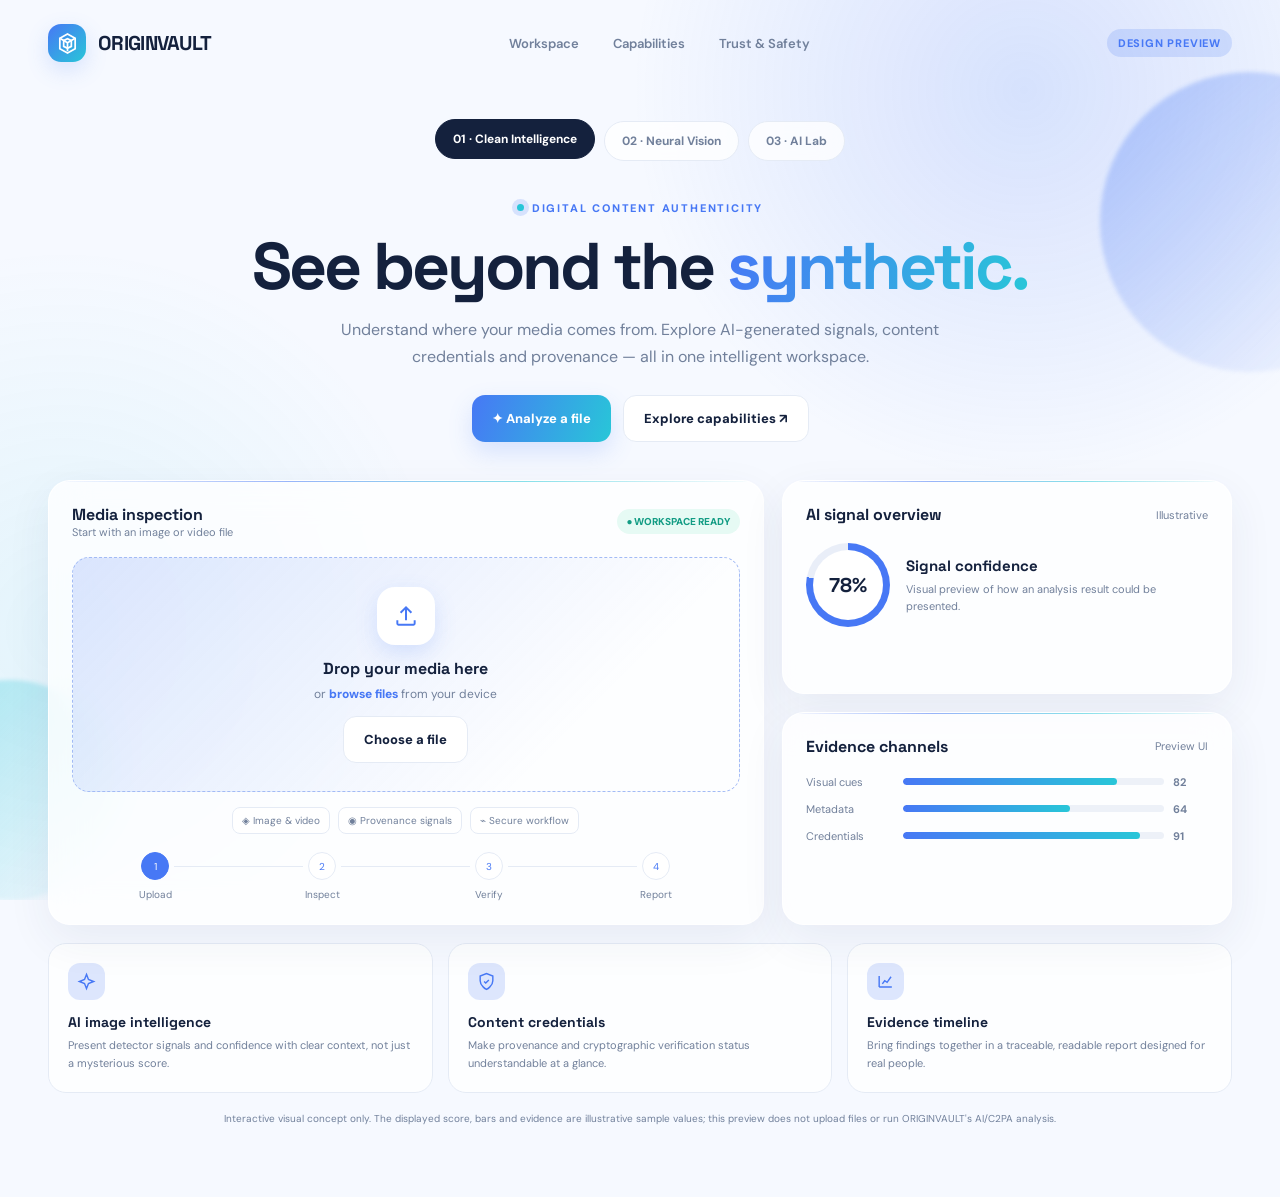
==== demo/index.html @ 5861678a "Add interactive light-theme ORIGINVAULT design demo" ====
<!doctype html>
<html lang="en">
<head>
<meta charset="utf-8"><meta name="viewport" content="width=device-width,initial-scale=1">
<title>ORIGINVAULT — Design Preview</title>
<link rel="preconnect" href="https://fonts.googleapis.com"><link rel="preconnect" href="https://fonts.gstatic.com" crossorigin>
<link href="https://fonts.googleapis.com/css2?family=DM+Sans:wght@400;500;600;700;800&family=Space+Grotesk:wght@400;500;600;700&display=swap" rel="stylesheet">
<style>
:root{--bg:#f6f9ff;--surface:rgba(255,255,255,.78);--card:#fff;--ink:#14213d;--muted:#71809b;--line:#e5ebf5;--a:#4778f5;--b:#28c6d8;--glow:rgba(71,120,245,.18);--radius:22px}
*{box-sizing:border-box}body{margin:0;background:var(--bg);color:var(--ink);font-family:'DM Sans',sans-serif;overflow-x:hidden;transition:background .5s}
body[data-theme="neural"]{--bg:#f6f4ff;--surface:rgba(255,255,255,.78);--ink:#211b43;--muted:#7d769c;--line:#e9e4fb;--a:#7658ee;--b:#35c8db;--glow:rgba(118,88,238,.2)}
body[data-theme="lab"]{--bg:#f2faf9;--ink:#143b3a;--muted:#6a8987;--line:#dcefed;--a:#119c91;--b:#54c9a8;--glow:rgba(17,156,145,.18)}
button{font:inherit;cursor:pointer}.ambient{position:fixed;inset:0;pointer-events:none;z-index:-1;overflow:hidden;background:radial-gradient(circle at 80% 10%,var(--glow),transparent 30%),radial-gradient(circle at 5% 70%,rgba(40,198,216,.09),transparent 28%)}.orb{position:absolute;border-radius:50%;filter:blur(2px);opacity:.35;animation:float 13s ease-in-out infinite}.orb.one{width:300px;height:300px;background:linear-gradient(135deg,var(--a),transparent);top:8%;right:-120px}.orb.two{width:220px;height:220px;background:linear-gradient(135deg,var(--b),transparent);bottom:0;left:-100px;animation-delay:-5s}@keyframes float{50%{transform:translate(25px,-35px) scale(1.08)}}
.top{max-width:1240px;margin:auto;padding:24px 28px;display:flex;align-items:center;justify-content:space-between;gap:18px}.brand{display:flex;align-items:center;gap:12px;font:700 20px 'Space Grotesk';letter-spacing:-.7px}.logo{width:38px;height:38px;border-radius:13px;background:linear-gradient(135deg,var(--a),var(--b));display:grid;place-items:center;color:white;box-shadow:0 8px 22px var(--glow)}.logo svg{width:23px}.nav{display:flex;gap:8px;align-items:center}.nav a{color:var(--muted);text-decoration:none;padding:10px 13px;font-size:13px;font-weight:600}.nav a:hover{color:var(--a)}.demo-tag{font-size:11px;color:var(--a);background:var(--glow);padding:7px 11px;border-radius:99px;font-weight:800;letter-spacing:.8px}
.wrap{max-width:1240px;margin:auto;padding:30px 28px 70px}.switcher{display:flex;justify-content:center;gap:9px;flex-wrap:wrap;margin:5px 0 34px}.switcher button{border:1px solid var(--line);background:var(--surface);color:var(--muted);padding:11px 17px;border-radius:99px;font-size:12px;font-weight:700;backdrop-filter:blur(12px);transition:.25s}.switcher button.active,.switcher button:hover{background:var(--ink);color:white;border-color:var(--ink);transform:translateY(-2px)}
.hero{text-align:center;max-width:820px;margin:0 auto 38px;position:relative}.eyebrow{display:inline-flex;align-items:center;gap:8px;color:var(--a);font-size:11px;letter-spacing:1.8px;font-weight:800;text-transform:uppercase}.pulse{width:7px;height:7px;background:var(--b);border-radius:50%;box-shadow:0 0 0 5px var(--glow);animation:pulse 2s infinite}@keyframes pulse{50%{box-shadow:0 0 0 9px transparent}}h1{font:700 clamp(38px,6vw,66px)/1.03 'Space Grotesk';letter-spacing:-3px;margin:17px 0 15px}h1 span{background:linear-gradient(100deg,var(--a),var(--b));color:transparent;background-clip:text}.sub{color:var(--muted);font-size:16px;line-height:1.7;margin:0 auto;max-width:650px}.actions{display:flex;justify-content:center;gap:12px;margin-top:25px;flex-wrap:wrap}.primary,.secondary{border:0;border-radius:13px;padding:14px 20px;font-weight:800;font-size:13px;transition:.25s}.primary{background:linear-gradient(110deg,var(--a),var(--b));color:white;box-shadow:0 10px 25px var(--glow)}.secondary{background:var(--card);border:1px solid var(--line);color:var(--ink)}.primary:hover,.secondary:hover{transform:translateY(-3px);box-shadow:0 12px 25px var(--glow)}
.dashboard{display:grid;grid-template-columns:1.35fr .85fr;gap:18px;align-items:stretch}.panel{background:var(--surface);border:1px solid rgba(255,255,255,.9);border-radius:var(--radius);box-shadow:0 15px 45px rgba(37,61,105,.07);backdrop-filter:blur(18px);padding:23px;position:relative;overflow:hidden}.panel:before{content:"";position:absolute;inset:0 auto auto 0;width:100%;height:1px;background:linear-gradient(90deg,transparent,var(--a),var(--b),transparent);opacity:.55}.panel-head{display:flex;align-items:center;justify-content:space-between;gap:10px;margin-bottom:18px}.panel-title{font:700 16px 'Space Grotesk'}.tiny{color:var(--muted);font-size:11px}.status{color:#139c84;background:#e6faf4;padding:6px 9px;border-radius:99px;font-size:10px;font-weight:800}
.drop{min-height:235px;border:1.5px dashed color-mix(in srgb,var(--a) 42%,var(--line));border-radius:17px;display:grid;place-items:center;text-align:center;padding:22px;background:linear-gradient(135deg,var(--glow),transparent 75%);transition:.3s;position:relative}.drop.drag{background:var(--glow);transform:scale(.99);border-color:var(--a)}.upload-icon{width:58px;height:58px;border-radius:18px;background:var(--card);display:grid;place-items:center;color:var(--a);margin:0 auto 13px;box-shadow:0 8px 22px var(--glow)}.upload-icon svg{width:26px}.drop strong{display:block;font:700 16px 'Space Grotesk';margin-bottom:7px}.drop p{font-size:12px;color:var(--muted);margin:0 0 14px}.browse{color:var(--a);font-weight:800}.file{display:none}.chips{display:flex;gap:8px;justify-content:center;flex-wrap:wrap;margin-top:15px}.chip{font-size:10px;color:var(--muted);background:var(--card);border:1px solid var(--line);padding:6px 9px;border-radius:8px}
.right-stack{display:grid;gap:18px;grid-template-rows:1fr 1fr}.metric{display:flex;align-items:center;gap:16px}.ring{width:84px;height:84px;border-radius:50%;display:grid;place-items:center;background:conic-gradient(var(--a) 0 78%,#e9eef8 78%);position:relative;flex-shrink:0;animation:turn 1.5s ease both}.ring:before{content:"";position:absolute;inset:7px;background:white;border-radius:50%}.ring b{position:relative;font:700 20px 'Space Grotesk'}.metric h3{font:700 15px 'Space Grotesk';margin:0 0 6px}.metric p{font-size:11px;color:var(--muted);margin:0;line-height:1.5}.bars{display:grid;gap:13px}.barrow{display:grid;grid-template-columns:88px 1fr 35px;gap:9px;align-items:center;font-size:11px;color:var(--muted)}.track{height:7px;background:#edf1f8;border-radius:99px;overflow:hidden}.fill{height:100%;border-radius:99px;background:linear-gradient(90deg,var(--a),var(--b));width:0;animation:grow 1.6s .3s forwards}@keyframes grow{to{width:var(--w)}}@keyframes turn{from{transform:rotate(-80deg);opacity:.3}to{transform:rotate(0);opacity:1}}
.features{display:grid;grid-template-columns:repeat(3,1fr);gap:15px;margin-top:18px}.feature{padding:19px;background:var(--surface);border:1px solid var(--line);border-radius:18px;transition:.3s}.feature:hover{transform:translateY(-5px);box-shadow:0 15px 30px var(--glow)}.ficon{width:37px;height:37px;border-radius:12px;background:var(--glow);color:var(--a);display:grid;place-items:center;margin-bottom:13px}.ficon svg{width:19px}.feature h3{font:700 14px 'Space Grotesk';margin:0 0 6px}.feature p{color:var(--muted);font-size:11px;line-height:1.6;margin:0}
.timeline{margin-top:18px;display:flex;align-items:center;gap:0}.step{flex:1;text-align:center;position:relative;color:var(--muted);font-size:10px}.step:not(:last-child):after{content:"";position:absolute;height:1px;background:var(--line);width:calc(100% - 38px);left:calc(50% + 19px);top:14px}.dot{width:28px;height:28px;border-radius:50%;background:var(--card);border:1px solid var(--line);display:grid;place-items:center;margin:0 auto 8px;color:var(--a);position:relative;z-index:1}.step.done .dot{background:var(--a);color:white;border-color:var(--a)}
.notice{margin:18px auto 0;max-width:850px;text-align:center;color:var(--muted);font-size:10px;line-height:1.6}
.toast{position:fixed;bottom:22px;left:50%;transform:translate(-50%,20px);opacity:0;background:var(--ink);color:white;padding:12px 17px;border-radius:12px;font-size:12px;transition:.3s;pointer-events:none;z-index:5}.toast.show{opacity:1;transform:translate(-50%,0)}
@media(max-width:800px){.dashboard{grid-template-columns:1fr}.right-stack{grid-template-columns:1fr 1fr;grid-template-rows:auto}.features{grid-template-columns:1fr 1fr}.nav a{display:none}}
@media(max-width:520px){.top{padding:17px}.wrap{padding:22px 15px 45px}h1{letter-spacing:-2px}.right-stack,.features{grid-template-columns:1fr}.panel{padding:17px}.sub{font-size:14px}}
</style>
</head>
<body data-theme="clean">
<div class="ambient"><div class="orb one"></div><div class="orb two"></div></div>
<header class="top"><div class="brand"><div class="logo"><svg viewBox="0 0 24 24" fill="none" stroke="currentColor" stroke-width="1.8"><path d="M12 2 20 6.5v11L12 22 4 17.5v-11L12 2Z"/><path d="m8 9 4-2 4 2v6l-4 2-4-2V9Z"/><path d="m4.5 6.8 7.5 4.4 7.5-4.4M12 11.2V20"/></svg></div>ORIGINVAULT</div><nav class="nav"><a href="#workspace">Workspace</a><a href="#features">Capabilities</a><a href="#trust">Trust &amp; Safety</a></nav><span class="demo-tag">DESIGN PREVIEW</span></header>
<main class="wrap">
<div class="switcher" aria-label="Choose design"><button class="active" data-theme="clean">01 · Clean Intelligence</button><button data-theme="neural">02 · Neural Vision</button><button data-theme="lab">03 · AI Lab</button></div>
<section class="hero"><div class="eyebrow"><i class="pulse"></i> DIGITAL CONTENT AUTHENTICITY</div><h1>See beyond the <span>synthetic.</span></h1><p class="sub">Understand where your media comes from. Explore AI-generated signals, content credentials and provenance — all in one intelligent workspace.</p><div class="actions"><button class="primary" onclick="document.getElementById('file').click()">✦ Analyze a file</button><button class="secondary" onclick="document.getElementById('features').scrollIntoView({behavior:'smooth'})">Explore capabilities ↗</button></div></section>
<section class="dashboard" id="workspace">
<div class="panel"><div class="panel-head"><div><div class="panel-title">Media inspection</div><div class="tiny">Start with an image or video file</div></div><span class="status">● WORKSPACE READY</span></div>
<div class="drop" id="drop"><div><div class="upload-icon"><svg viewBox="0 0 24 24" fill="none" stroke="currentColor" stroke-width="1.8"><path d="M12 16V4m-5 5 5-5 5 5"/><path d="M4 16v3a1 1 0 0 0 1 1h14a1 1 0 0 0 1-1v-3"/></svg></div><strong id="drop-title">Drop your media here</strong><p id="drop-desc">or <span class="browse">browse files</span> from your device</p><button class="secondary" onclick="document.getElementById('file').click()">Choose a file</button><input class="file" id="file" type="file" accept="image/*,video/*"></div></div>
<div class="chips"><span class="chip">◈ Image &amp; video</span><span class="chip">◉ Provenance signals</span><span class="chip">⌁ Secure workflow</span></div>
<div class="timeline"><div class="step done"><div class="dot">1</div>Upload</div><div class="step"><div class="dot">2</div>Inspect</div><div class="step"><div class="dot">3</div>Verify</div><div class="step"><div class="dot">4</div>Report</div></div>
</div>
<div class="right-stack"><div class="panel"><div class="panel-head"><div class="panel-title">AI signal overview</div><span class="tiny">Illustrative</span></div><div class="metric"><div class="ring"><b>78%</b></div><div><h3>Signal confidence</h3><p>Visual preview of how an analysis result could be presented.</p></div></div></div>
<div class="panel"><div class="panel-head"><div class="panel-title">Evidence channels</div><span class="tiny">Preview UI</span></div><div class="bars"><div class="barrow"><span>Visual cues</span><div class="track"><div class="fill" style="--w:82%"></div></div><b>82</b></div><div class="barrow"><span>Metadata</span><div class="track"><div class="fill" style="--w:64%"></div></div><b>64</b></div><div class="barrow"><span>Credentials</span><div class="track"><div class="fill" style="--w:91%"></div></div><b>91</b></div></div></div></div>
</section>
<section class="features" id="features"><article class="feature"><div class="ficon"><svg viewBox="0 0 24 24" fill="none" stroke="currentColor" stroke-width="1.8"><path d="M12 3 14.5 9.5 21 12l-6.5 2.5L12 21l-2.5-6.5L3 12l6.5-2.5L12 3Z"/></svg></div><h3>AI image intelligence</h3><p>Present detector signals and confidence with clear context, not just a mysterious score.</p></article><article class="feature" id="trust"><div class="ficon"><svg viewBox="0 0 24 24" fill="none" stroke="currentColor" stroke-width="1.8"><path d="M12 22s8-4 8-11V5l-8-3-8 3v6c0 7 8 11 8 11Z"/><path d="m9 12 2 2 4-4"/></svg></div><h3>Content credentials</h3><p>Make provenance and cryptographic verification status understandable at a glance.</p></article><article class="feature"><div class="ficon"><svg viewBox="0 0 24 24" fill="none" stroke="currentColor" stroke-width="1.8"><path d="M4 19V5m0 14h16M8 15l3-4 3 2 5-7"/></svg></div><h3>Evidence timeline</h3><p>Bring findings together in a traceable, readable report designed for real people.</p></article></section>
<p class="notice">Interactive visual concept only. The displayed score, bars and evidence are illustrative sample values; this preview does not upload files or run ORIGINVAULT's AI/C2PA analysis.</p>
</main><div class="toast" id="toast"></div>
<script>
const body=document.body;document.querySelectorAll('[data-theme]').forEach(btn=>btn.addEventListener('click',()=>{document.querySelectorAll('.switcher button').forEach(x=>x.classList.remove('active'));btn.classList.add('active');body.dataset.theme=btn.dataset.theme}));
const file=document.getElementById('file'),drop=document.getElementById('drop'),toast=document.getElementById('toast');function notify(s){toast.textContent=s;toast.classList.add('show');setTimeout(()=>toast.classList.remove('show'),2600)}
file.addEventListener('change',()=>{if(file.files[0]){document.getElementById('drop-title').textContent=file.files[0].name;document.getElementById('drop-desc').textContent='Selected locally · Demo does not upload or analyze files';notify('File selected for visual preview only.')}})
;['dragenter','dragover'].forEach(e=>drop.addEventListener(e,x=>{x.preventDefault();drop.classList.add('drag')}));['dragleave','drop'].forEach(e=>drop.addEventListener(e,x=>{x.preventDefault();drop.classList.remove('drag')}));drop.addEventListener('drop',e=>{const f=e.dataTransfer.files[0];if(f){document.getElementById('drop-title').textContent=f.name;document.getElementById('drop-desc').textContent='Selected locally · Demo does not upload or analyze files';notify('File selected for visual preview only.')}})
</script></body></html>
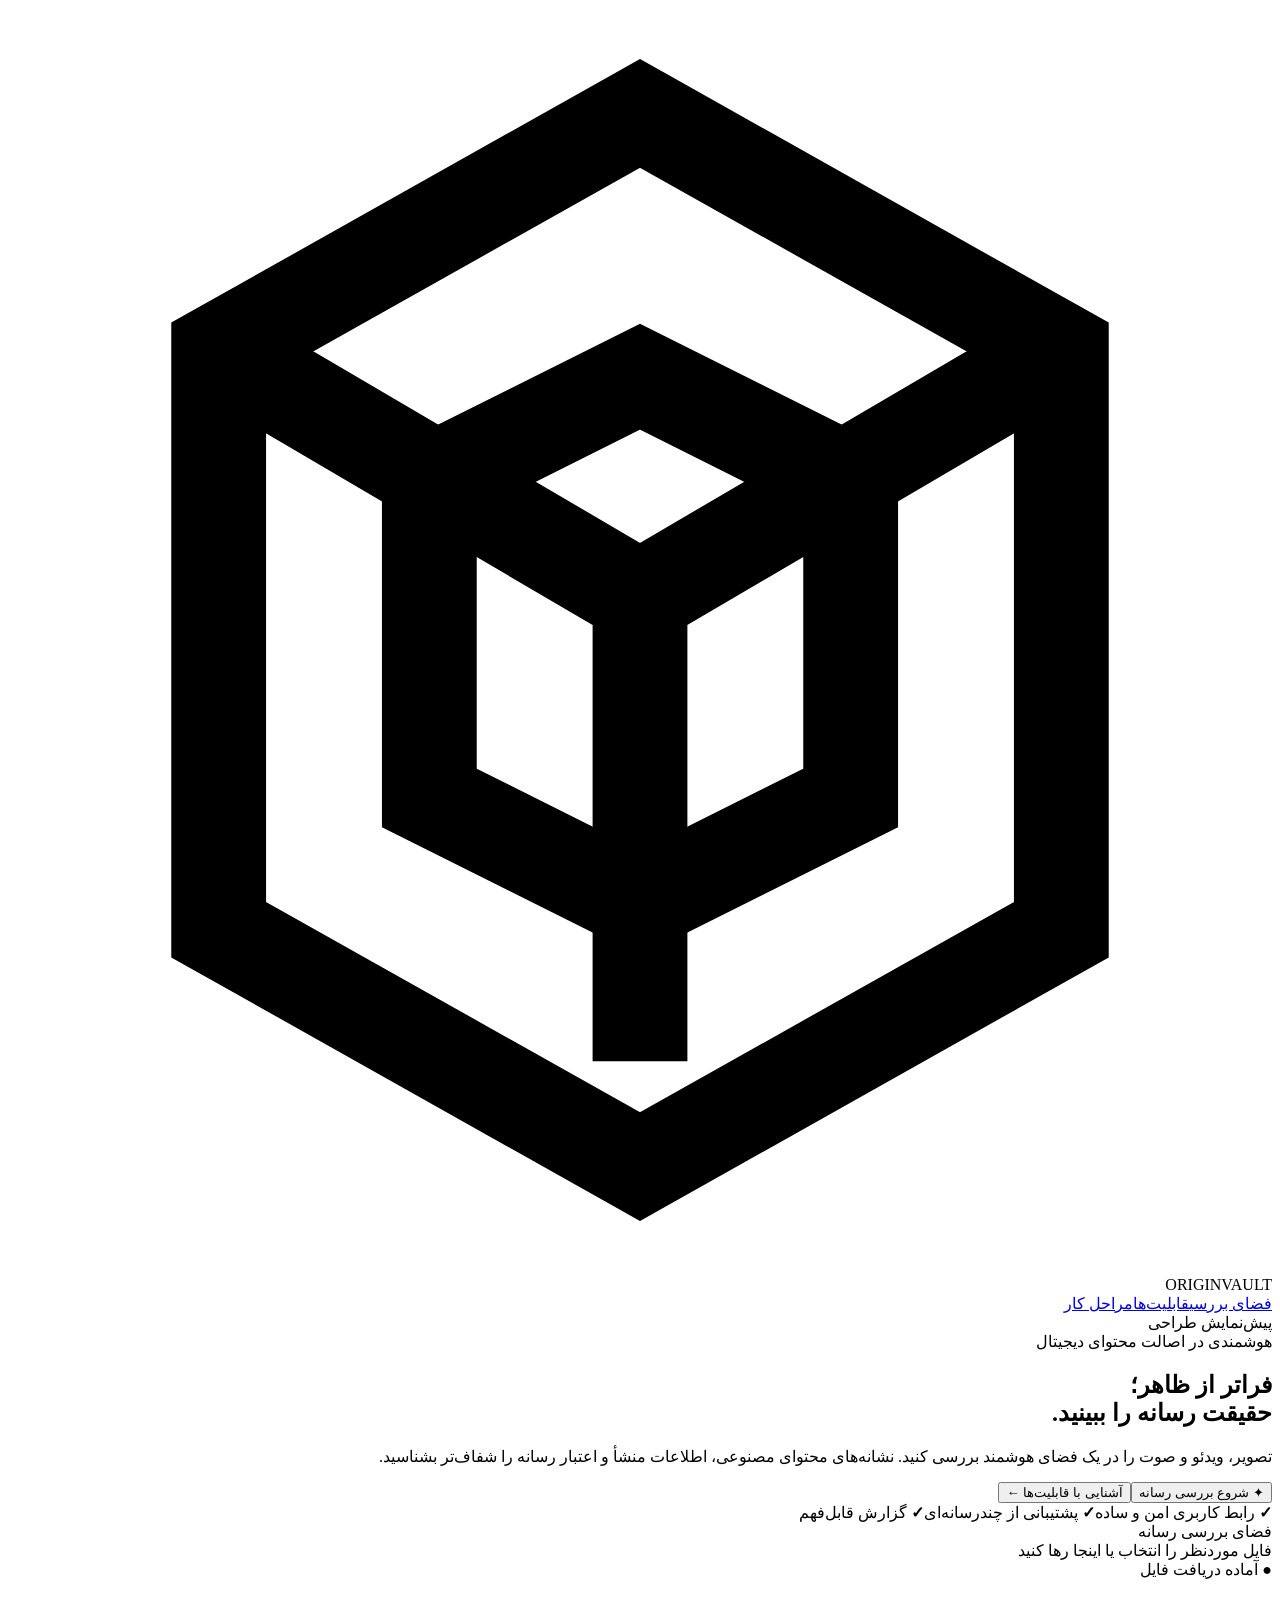
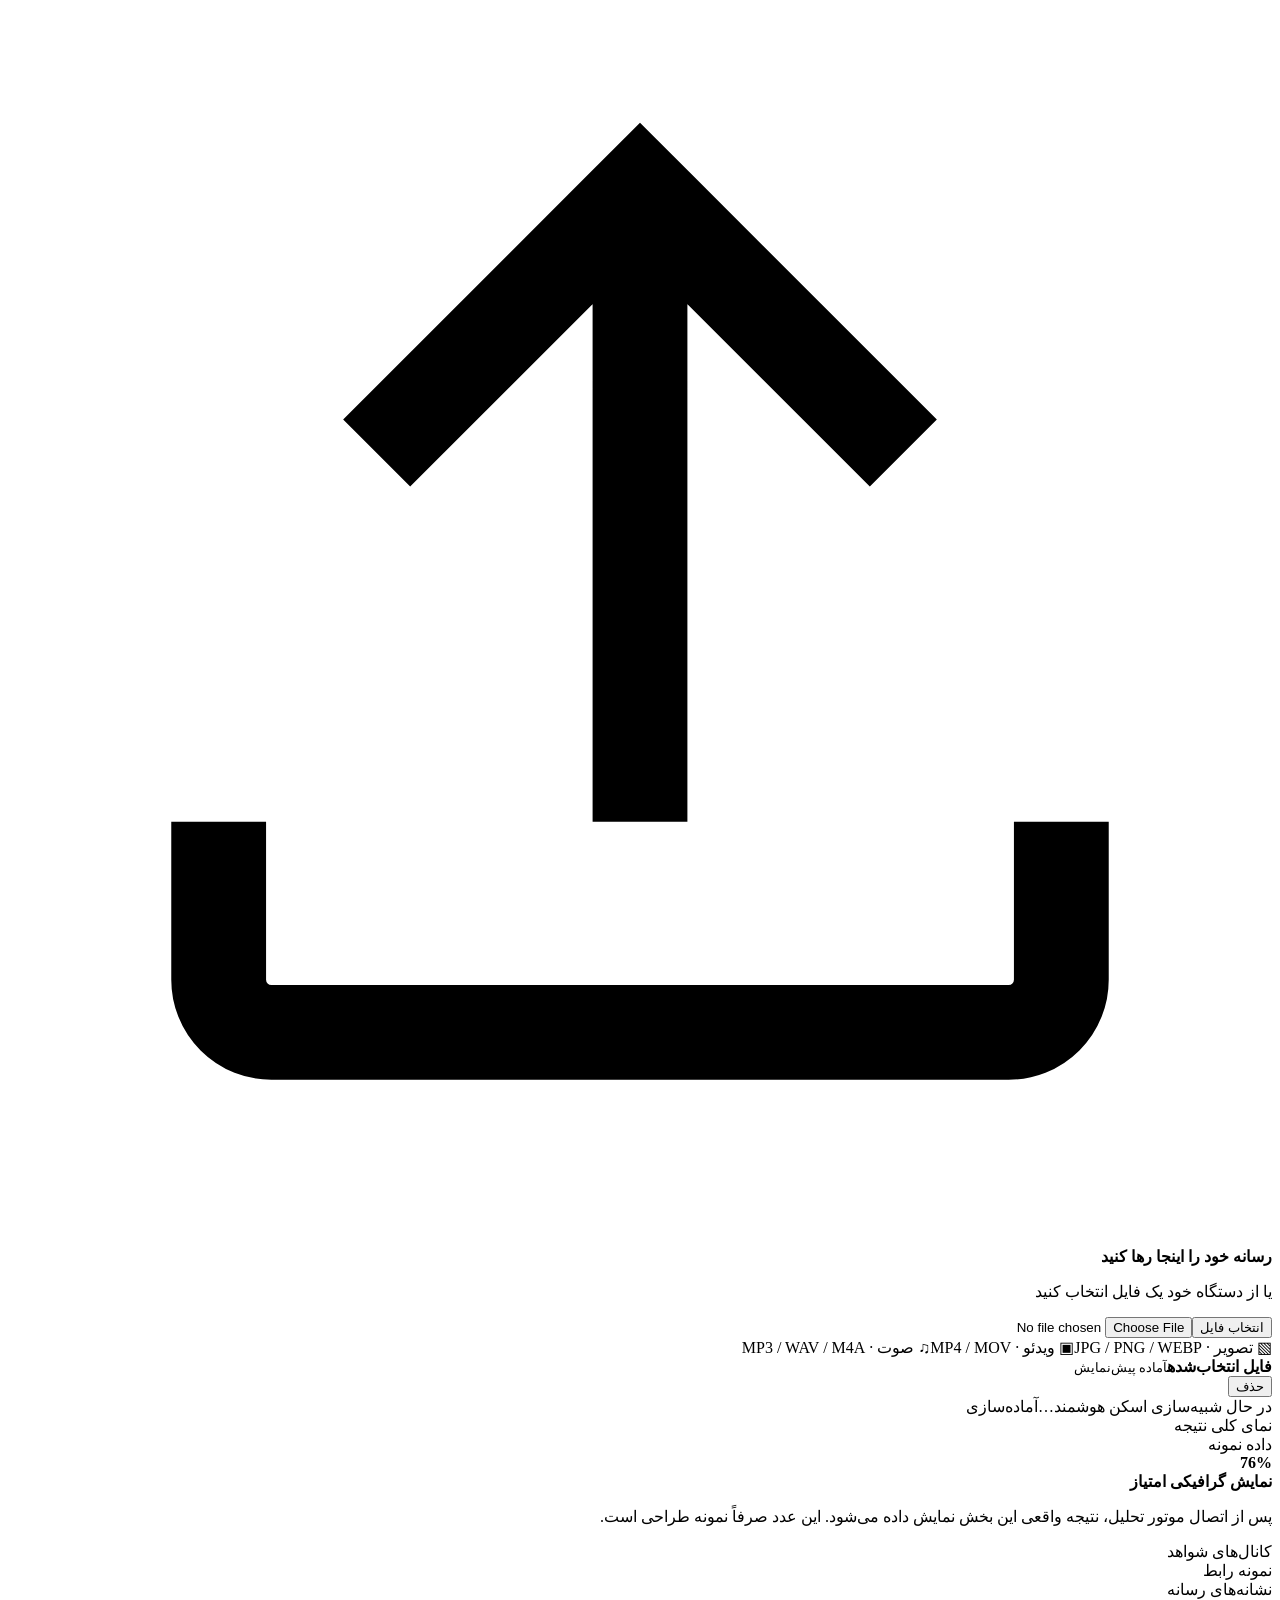
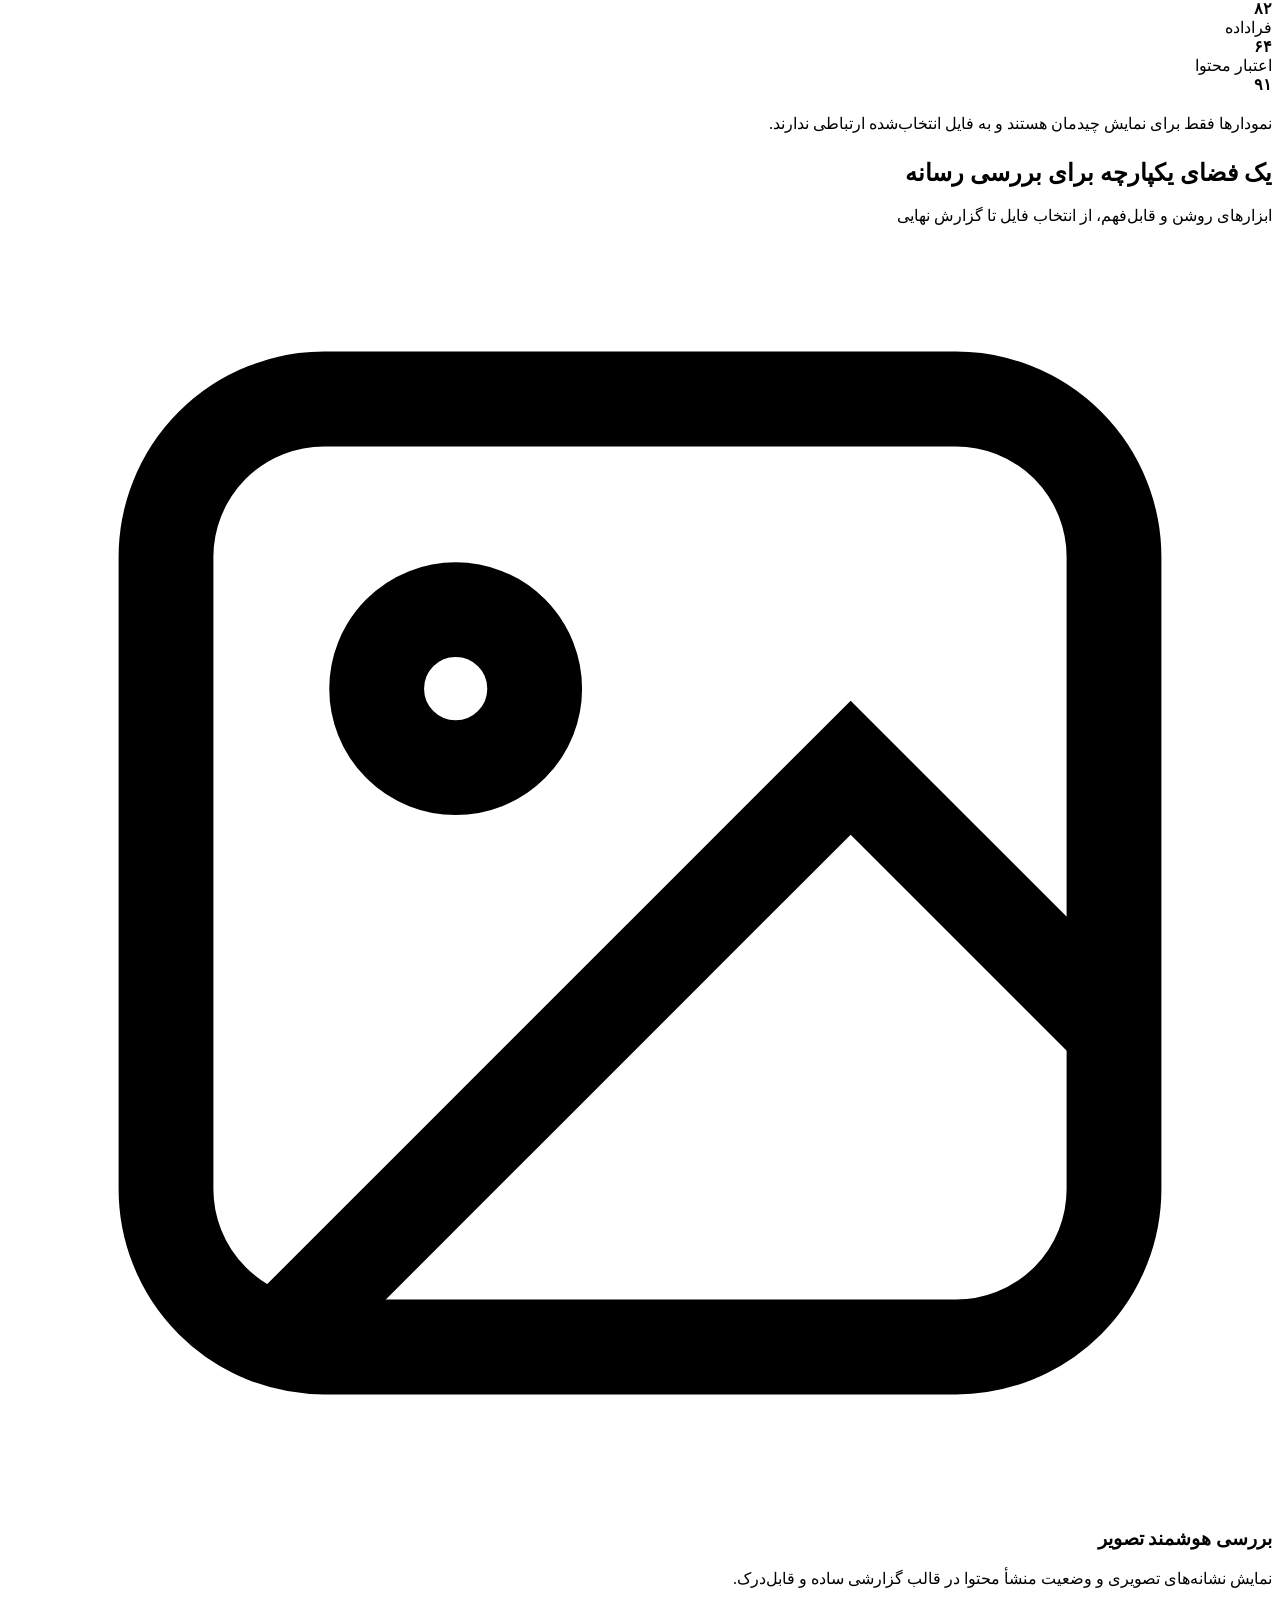
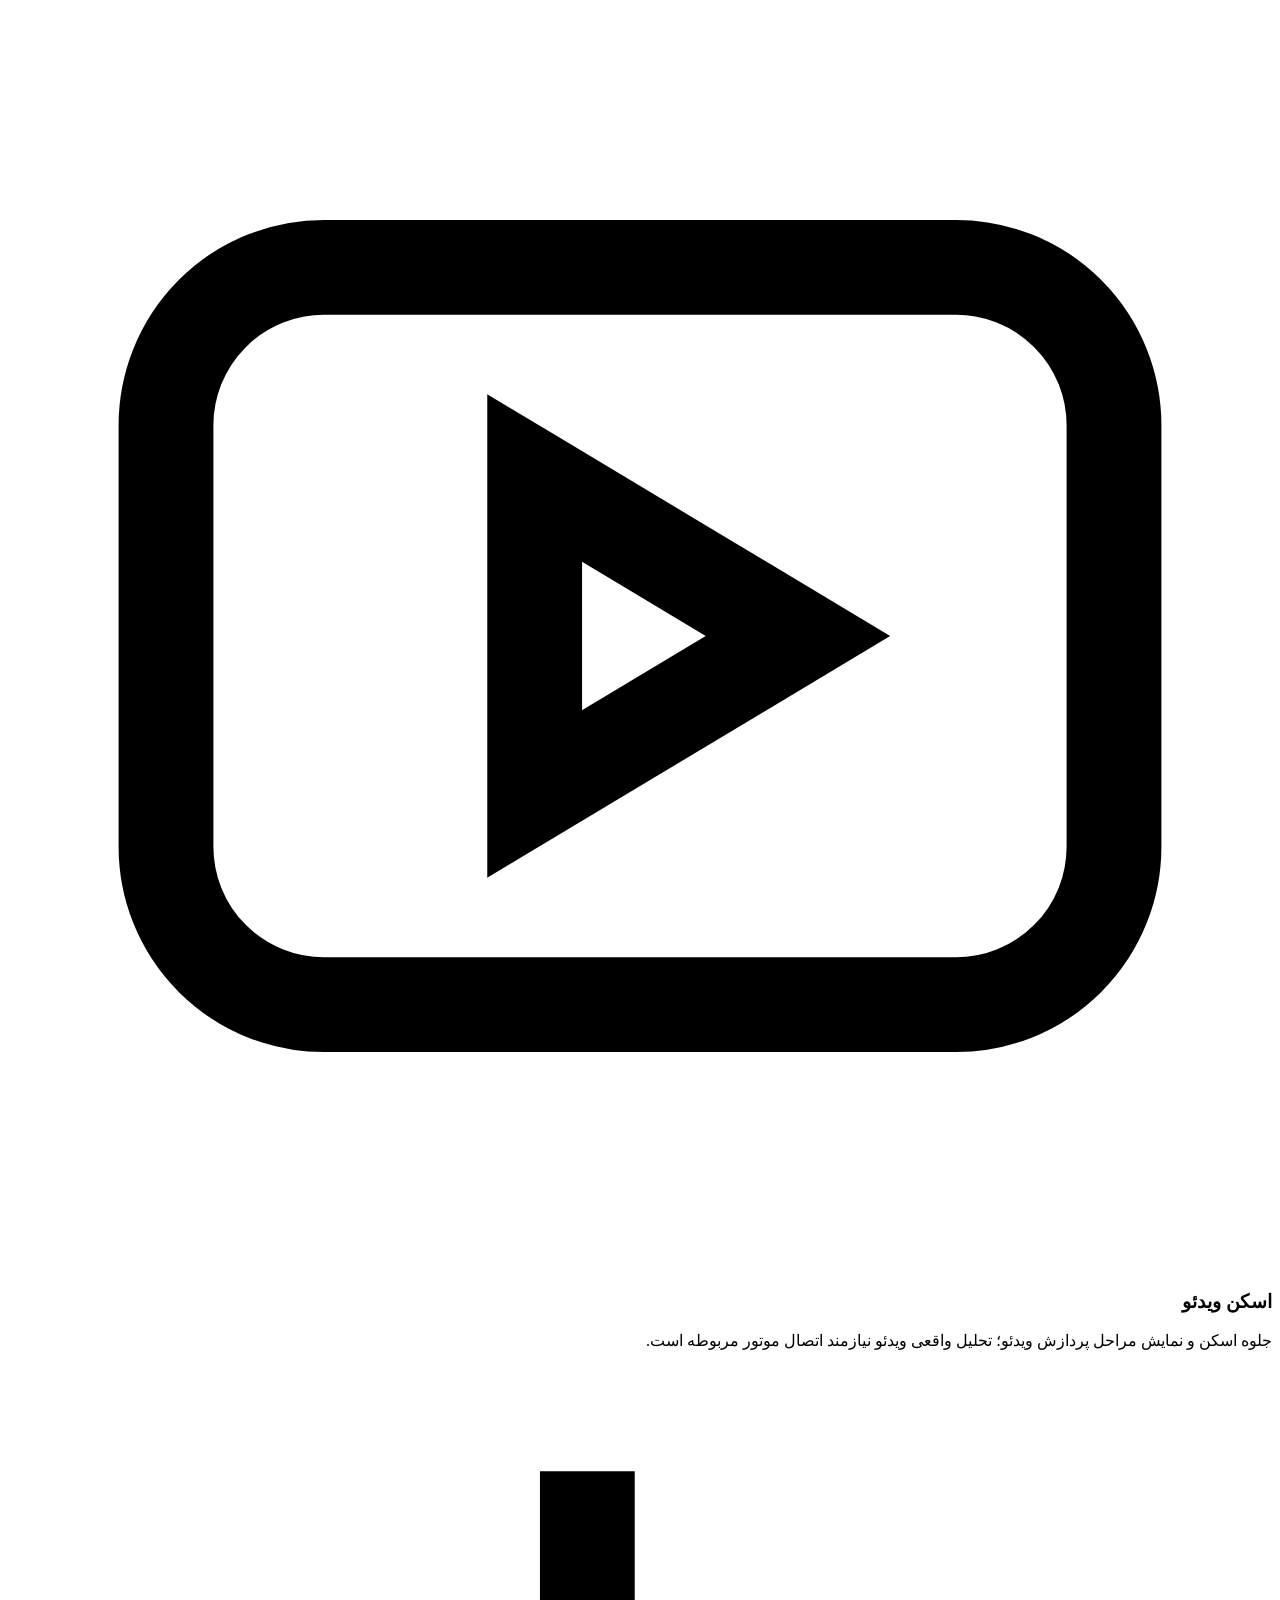
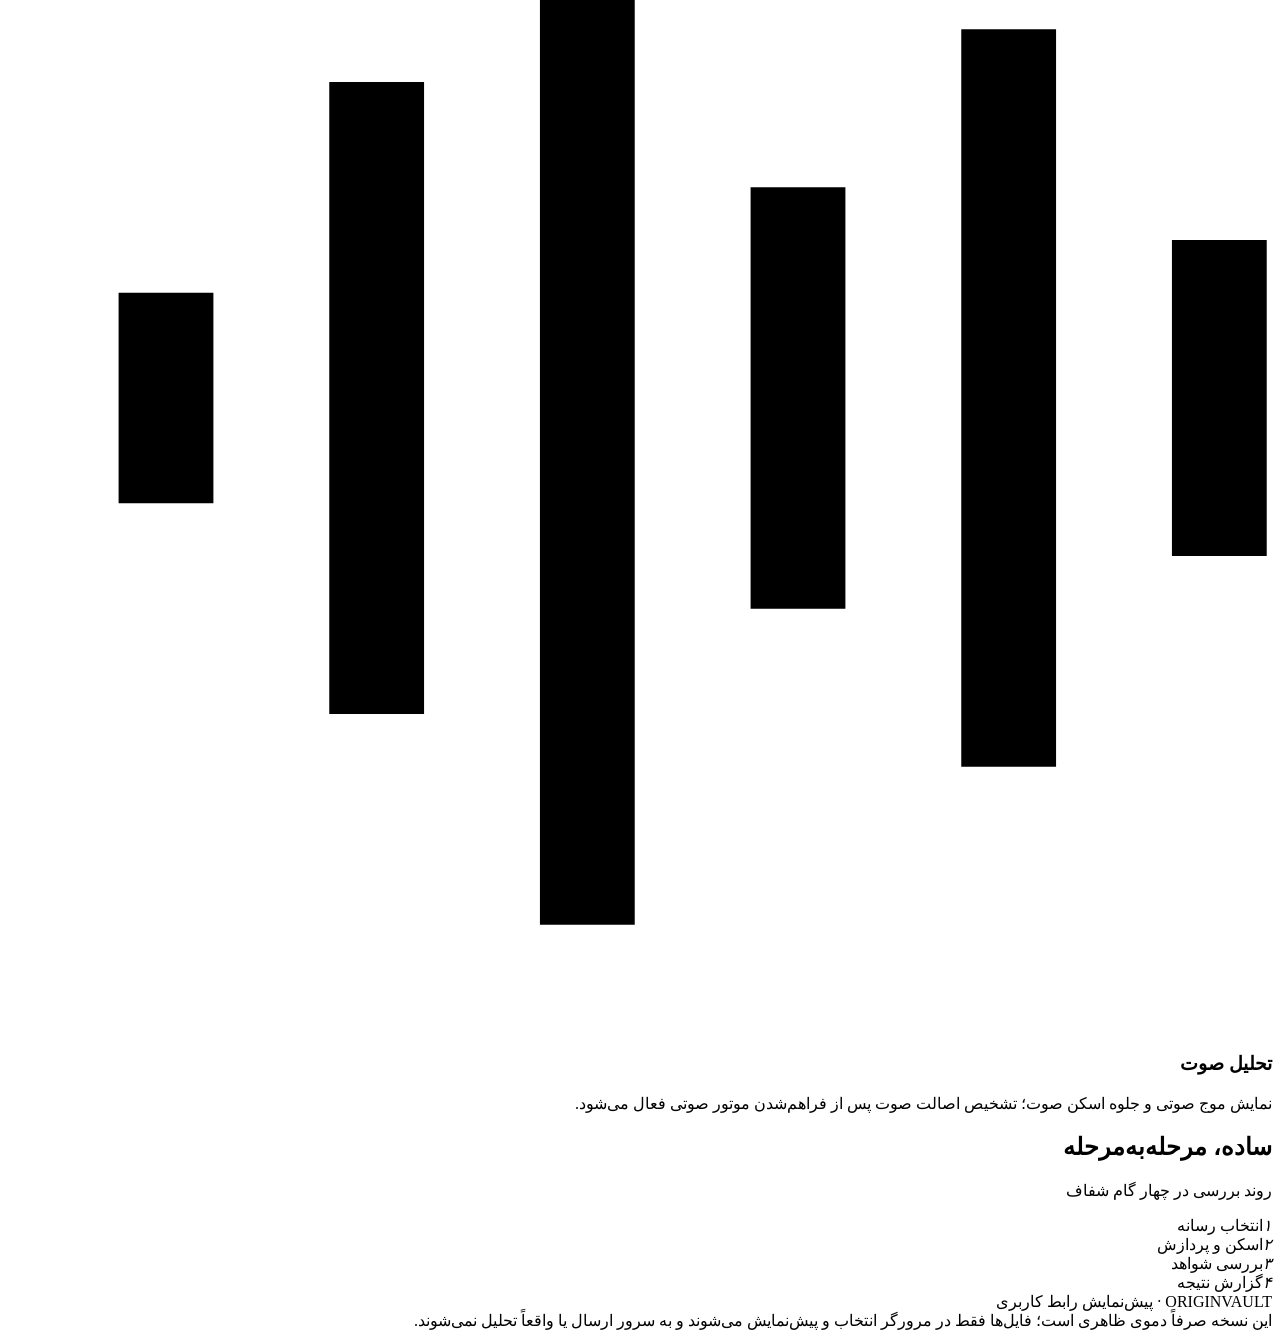
==== commit 5dc198a2: "Build Persian multimedia AI design preview" ====
--- a/demo/index.html
+++ b/demo/index.html
@@ -1,51 +1,61 @@
 <!doctype html>
-<html lang="en">
+<html lang="fa" dir="rtl">
 <head>
 <meta charset="utf-8"><meta name="viewport" content="width=device-width,initial-scale=1">
-<title>ORIGINVAULT — Design Preview</title>
+<meta name="theme-color" content="#f5f8ff">
+<title>ORIGINVAULT | پیش‌نمایش طراحی</title>
 <link rel="preconnect" href="https://fonts.googleapis.com"><link rel="preconnect" href="https://fonts.gstatic.com" crossorigin>
-<link href="https://fonts.googleapis.com/css2?family=DM+Sans:wght@400;500;600;700;800&family=Space+Grotesk:wght@400;500;600;700&display=swap" rel="stylesheet">
+<link href="https://fonts.googleapis.com/css2?family=Vazirmatn:wght@400;500;600;700;800;900&display=swap" rel="stylesheet">
 <style>
-:root{--bg:#f6f9ff;--surface:rgba(255,255,255,.78);--card:#fff;--ink:#14213d;--muted:#71809b;--line:#e5ebf5;--a:#4778f5;--b:#28c6d8;--glow:rgba(71,120,245,.18);--radius:22px}
-*{box-sizing:border-box}body{margin:0;background:var(--bg);color:var(--ink);font-family:'DM Sans',sans-serif;overflow-x:hidden;transition:background .5s}
-body[data-theme="neural"]{--bg:#f6f4ff;--surface:rgba(255,255,255,.78);--ink:#211b43;--muted:#7d769c;--line:#e9e4fb;--a:#7658ee;--b:#35c8db;--glow:rgba(118,88,238,.2)}
-body[data-theme="lab"]{--bg:#f2faf9;--ink:#143b3a;--muted:#6a8987;--line:#dcefed;--a:#119c91;--b:#54c9a8;--glow:rgba(17,156,145,.18)}
-button{font:inherit;cursor:pointer}.ambient{position:fixed;inset:0;pointer-events:none;z-index:-1;overflow:hidden;background:radial-gradient(circle at 80% 10%,var(--glow),transparent 30%),radial-gradient(circle at 5% 70%,rgba(40,198,216,.09),transparent 28%)}.orb{position:absolute;border-radius:50%;filter:blur(2px);opacity:.35;animation:float 13s ease-in-out infinite}.orb.one{width:300px;height:300px;background:linear-gradient(135deg,var(--a),transparent);top:8%;right:-120px}.orb.two{width:220px;height:220px;background:linear-gradient(135deg,var(--b),transparent);bottom:0;left:-100px;animation-delay:-5s}@keyframes float{50%{transform:translate(25px,-35px) scale(1.08)}}
-.top{max-width:1240px;margin:auto;padding:24px 28px;display:flex;align-items:center;justify-content:space-between;gap:18px}.brand{display:flex;align-items:center;gap:12px;font:700 20px 'Space Grotesk';letter-spacing:-.7px}.logo{width:38px;height:38px;border-radius:13px;background:linear-gradient(135deg,var(--a),var(--b));display:grid;place-items:center;color:white;box-shadow:0 8px 22px var(--glow)}.logo svg{width:23px}.nav{display:flex;gap:8px;align-items:center}.nav a{color:var(--muted);text-decoration:none;padding:10px 13px;font-size:13px;font-weight:600}.nav a:hover{color:var(--a)}.demo-tag{font-size:11px;color:var(--a);background:var(--glow);padding:7px 11px;border-radius:99px;font-weight:800;letter-spacing:.8px}
-.wrap{max-width:1240px;margin:auto;padding:30px 28px 70px}.switcher{display:flex;justify-content:center;gap:9px;flex-wrap:wrap;margin:5px 0 34px}.switcher button{border:1px solid var(--line);background:var(--surface);color:var(--muted);padding:11px 17px;border-radius:99px;font-size:12px;font-weight:700;backdrop-filter:blur(12px);transition:.25s}.switcher button.active,.switcher button:hover{background:var(--ink);color:white;border-color:var(--ink);transform:translateY(-2px)}
-.hero{text-align:center;max-width:820px;margin:0 auto 38px;position:relative}.eyebrow{display:inline-flex;align-items:center;gap:8px;color:var(--a);font-size:11px;letter-spacing:1.8px;font-weight:800;text-transform:uppercase}.pulse{width:7px;height:7px;background:var(--b);border-radius:50%;box-shadow:0 0 0 5px var(--glow);animation:pulse 2s infinite}@keyframes pulse{50%{box-shadow:0 0 0 9px transparent}}h1{font:700 clamp(38px,6vw,66px)/1.03 'Space Grotesk';letter-spacing:-3px;margin:17px 0 15px}h1 span{background:linear-gradient(100deg,var(--a),var(--b));color:transparent;background-clip:text}.sub{color:var(--muted);font-size:16px;line-height:1.7;margin:0 auto;max-width:650px}.actions{display:flex;justify-content:center;gap:12px;margin-top:25px;flex-wrap:wrap}.primary,.secondary{border:0;border-radius:13px;padding:14px 20px;font-weight:800;font-size:13px;transition:.25s}.primary{background:linear-gradient(110deg,var(--a),var(--b));color:white;box-shadow:0 10px 25px var(--glow)}.secondary{background:var(--card);border:1px solid var(--line);color:var(--ink)}.primary:hover,.secondary:hover{transform:translateY(-3px);box-shadow:0 12px 25px var(--glow)}
-.dashboard{display:grid;grid-template-columns:1.35fr .85fr;gap:18px;align-items:stretch}.panel{background:var(--surface);border:1px solid rgba(255,255,255,.9);border-radius:var(--radius);box-shadow:0 15px 45px rgba(37,61,105,.07);backdrop-filter:blur(18px);padding:23px;position:relative;overflow:hidden}.panel:before{content:"";position:absolute;inset:0 auto auto 0;width:100%;height:1px;background:linear-gradient(90deg,transparent,var(--a),var(--b),transparent);opacity:.55}.panel-head{display:flex;align-items:center;justify-content:space-between;gap:10px;margin-bottom:18px}.panel-title{font:700 16px 'Space Grotesk'}.tiny{color:var(--muted);font-size:11px}.status{color:#139c84;background:#e6faf4;padding:6px 9px;border-radius:99px;font-size:10px;font-weight:800}
-.drop{min-height:235px;border:1.5px dashed color-mix(in srgb,var(--a) 42%,var(--line));border-radius:17px;display:grid;place-items:center;text-align:center;padding:22px;background:linear-gradient(135deg,var(--glow),transparent 75%);transition:.3s;position:relative}.drop.drag{background:var(--glow);transform:scale(.99);border-color:var(--a)}.upload-icon{width:58px;height:58px;border-radius:18px;background:var(--card);display:grid;place-items:center;color:var(--a);margin:0 auto 13px;box-shadow:0 8px 22px var(--glow)}.upload-icon svg{width:26px}.drop strong{display:block;font:700 16px 'Space Grotesk';margin-bottom:7px}.drop p{font-size:12px;color:var(--muted);margin:0 0 14px}.browse{color:var(--a);font-weight:800}.file{display:none}.chips{display:flex;gap:8px;justify-content:center;flex-wrap:wrap;margin-top:15px}.chip{font-size:10px;color:var(--muted);background:var(--card);border:1px solid var(--line);padding:6px 9px;border-radius:8px}
-.right-stack{display:grid;gap:18px;grid-template-rows:1fr 1fr}.metric{display:flex;align-items:center;gap:16px}.ring{width:84px;height:84px;border-radius:50%;display:grid;place-items:center;background:conic-gradient(var(--a) 0 78%,#e9eef8 78%);position:relative;flex-shrink:0;animation:turn 1.5s ease both}.ring:before{content:"";position:absolute;inset:7px;background:white;border-radius:50%}.ring b{position:relative;font:700 20px 'Space Grotesk'}.metric h3{font:700 15px 'Space Grotesk';margin:0 0 6px}.metric p{font-size:11px;color:var(--muted);margin:0;line-height:1.5}.bars{display:grid;gap:13px}.barrow{display:grid;grid-template-columns:88px 1fr 35px;gap:9px;align-items:center;font-size:11px;color:var(--muted)}.track{height:7px;background:#edf1f8;border-radius:99px;overflow:hidden}.fill{height:100%;border-radius:99px;background:linear-gradient(90deg,var(--a),var(--b));width:0;animation:grow 1.6s .3s forwards}@keyframes grow{to{width:var(--w)}}@keyframes turn{from{transform:rotate(-80deg);opacity:.3}to{transform:rotate(0);opacity:1}}
-.features{display:grid;grid-template-columns:repeat(3,1fr);gap:15px;margin-top:18px}.feature{padding:19px;background:var(--surface);border:1px solid var(--line);border-radius:18px;transition:.3s}.feature:hover{transform:translateY(-5px);box-shadow:0 15px 30px var(--glow)}.ficon{width:37px;height:37px;border-radius:12px;background:var(--glow);color:var(--a);display:grid;place-items:center;margin-bottom:13px}.ficon svg{width:19px}.feature h3{font:700 14px 'Space Grotesk';margin:0 0 6px}.feature p{color:var(--muted);font-size:11px;line-height:1.6;margin:0}
-.timeline{margin-top:18px;display:flex;align-items:center;gap:0}.step{flex:1;text-align:center;position:relative;color:var(--muted);font-size:10px}.step:not(:last-child):after{content:"";position:absolute;height:1px;background:var(--line);width:calc(100% - 38px);left:calc(50% + 19px);top:14px}.dot{width:28px;height:28px;border-radius:50%;background:var(--card);border:1px solid var(--line);display:grid;place-items:center;margin:0 auto 8px;color:var(--a);position:relative;z-index:1}.step.done .dot{background:var(--a);color:white;border-color:var(--a)}
-.notice{margin:18px auto 0;max-width:850px;text-align:center;color:var(--muted);font-size:10px;line-height:1.6}
-.toast{position:fixed;bottom:22px;left:50%;transform:translate(-50%,20px);opacity:0;background:var(--ink);color:white;padding:12px 17px;border-radius:12px;font-size:12px;transition:.3s;pointer-events:none;z-index:5}.toast.show{opacity:1;transform:translate(-50%,0)}
-@media(max-width:800px){.dashboard{grid-template-columns:1fr}.right-stack{grid-template-columns:1fr 1fr;grid-template-rows:auto}.features{grid-template-columns:1fr 1fr}.nav a{display:none}}
-@media(max-width:520px){.top{padding:17px}.wrap{padding:22px 15px 45px}h1{letter-spacing:-2px}.right-stack,.features{grid-template-columns:1fr}.panel{padding:17px}.sub{font-size:14px}}
+:root{--bg:#f5f8ff;--paper:#fff;--ink:#14213d;--muted:#71809b;--line:#e5ebf5;--blue:#4778f5;--cyan:#27c6d8;--violet:#8165f5;--glow:rgba(71,120,245,.16);--shadow:0 22px 65px rgba(38,64,120,.09}
+*{box-sizing:border-box}html{scroll-behavior:smooth}body{margin:0;background:var(--bg);color:var(--ink);font-family:Vazirmatn,sans-serif;overflow-x:hidden}.ambient{position:fixed;inset:0;z-index:-1;pointer-events:none;background:radial-gradient(ellipse at 8% 15%,rgba(39,198,216,.12),transparent 34%),radial-gradient(ellipse at 90% 8%,rgba(129,101,245,.12),transparent 32%),radial-gradient(ellipse at 65% 80%,rgba(71,120,245,.07),transparent 30%)}.orb{position:absolute;border-radius:50%;filter:blur(3px);opacity:.32;animation:float 15s ease-in-out infinite}.orb.a{width:300px;height:300px;top:8%;left:-170px;background:linear-gradient(135deg,var(--cyan),transparent)}.orb.b{width:270px;height:270px;right:-150px;top:48%;background:linear-gradient(135deg,var(--violet),transparent);animation-delay:-6s}@keyframes float{50%{transform:translate(25px,-30px) scale(1.08)}}
+header{max-width:1190px;margin:auto;padding:22px 26px;display:flex;align-items:center;justify-content:space-between;gap:20px}.brand{display:flex;align-items:center;gap:11px;font-weight:900;letter-spacing:.4px;direction:ltr}.logo{width:42px;height:42px;border-radius:15px;background:linear-gradient(140deg,var(--blue),var(--cyan));display:grid;place-items:center;color:#fff;box-shadow:0 9px 24px var(--glow)}.logo svg{width:25px}.nav{display:flex;align-items:center;gap:22px}.nav a{color:var(--muted);text-decoration:none;font-size:13px;font-weight:700}.nav a:hover{color:var(--blue)}.pill{font-size:11px;color:var(--blue);background:#eaf0ff;padding:8px 13px;border-radius:99px;font-weight:800}
+main{max-width:1190px;margin:auto;padding:35px 26px 75px}.hero{text-align:center;max-width:800px;margin:15px auto 40px}.eyebrow{display:inline-flex;align-items:center;gap:9px;background:#fff;border:1px solid var(--line);border-radius:99px;padding:8px 15px;color:var(--blue);font-size:11px;font-weight:800;box-shadow:0 7px 22px rgba(50,80,130,.05)}.pulse{width:8px;height:8px;border-radius:50%;background:var(--cyan);box-shadow:0 0 0 5px rgba(39,198,216,.13);animation:pulse 1.8s infinite}@keyframes pulse{50%{box-shadow:0 0 0 10px transparent}}h1{font-size:clamp(36px,6vw,65px);line-height:1.35;letter-spacing:-1.8px;margin:19px 0 10px;font-weight:900}h1 span{background:linear-gradient(100deg,var(--blue),var(--cyan),var(--violet));background-clip:text;color:transparent}.lead{color:var(--muted);font-size:15px;line-height:2;max-width:660px;margin:0 auto}.hero-actions{display:flex;justify-content:center;gap:12px;margin-top:24px;flex-wrap:wrap}.btn{border:0;border-radius:14px;padding:13px 21px;font:800 13px Vazirmatn;cursor:pointer;transition:.25s}.btn.primary{background:linear-gradient(110deg,var(--blue),var(--cyan));color:#fff;box-shadow:0 12px 26px var(--glow)}.btn.secondary{background:#fff;color:var(--ink);border:1px solid var(--line)}.btn:hover{transform:translateY(-3px);box-shadow:0 14px 28px var(--glow)}
+.trustline{display:flex;justify-content:center;gap:22px;flex-wrap:wrap;margin-top:23px;color:var(--muted);font-size:11px}.trustline span{display:flex;align-items:center;gap:6px}.check{color:#15a78d;font-weight:900}
+.workspace{display:grid;grid-template-columns:1.18fr .82fr;gap:18px;align-items:stretch}.panel{background:rgba(255,255,255,.88);border:1px solid rgba(255,255,255,.95);border-radius:25px;padding:23px;box-shadow:var(--shadow);backdrop-filter:blur(18px);position:relative;overflow:hidden}.panel:before{content:"";position:absolute;top:0;right:8%;left:8%;height:2px;background:linear-gradient(90deg,transparent,var(--blue),var(--cyan),transparent);opacity:.65}.panel-head{display:flex;align-items:center;justify-content:space-between;gap:12px;margin-bottom:17px}.panel-title{font-size:16px;font-weight:900}.muted{color:var(--muted);font-size:11px}.ready{background:#e8faf5;color:#119778;padding:6px 10px;border-radius:99px;font-size:10px;font-weight:900}
+.drop{border:1.5px dashed #b7c9f4;border-radius:20px;min-height:245px;background:linear-gradient(140deg,rgba(71,120,245,.07),rgba(39,198,216,.04));display:grid;place-items:center;text-align:center;padding:22px;transition:.25s;position:relative}.drop.drag{border-color:var(--blue);background:#eaf1ff;transform:scale(.99)}.upload-icon{width:61px;height:61px;margin:0 auto 12px;border-radius:19px;background:#fff;display:grid;place-items:center;color:var(--blue);box-shadow:0 10px 26px var(--glow)}.upload-icon svg{width:28px}.drop strong{font-size:16px;font-weight:900}.drop p{font-size:12px;color:var(--muted);margin:5px 0 13px}.browse{color:var(--blue);font-weight:900}.hidden{display:none!important}.filetypes{display:flex;justify-content:center;gap:8px;flex-wrap:wrap;margin-top:14px}.type{border:1px solid var(--line);background:#fff;border-radius:9px;padding:6px 10px;color:var(--muted);font-size:10px;font-weight:700}.fileinput{display:none}
+.preview{display:none;margin-top:14px;border:1px solid var(--line);background:#f9fbff;border-radius:16px;padding:12px;gap:13px;align-items:center}.preview.show{display:flex}.preview-media{width:92px;height:72px;object-fit:cover;border-radius:11px;background:#eaf0ff}.preview-meta{min-width:0;flex:1}.preview-meta b{display:block;font-size:12px;overflow-wrap:anywhere}.preview-meta small{color:var(--muted);font-size:10px}.remove{border:0;background:#eef2fa;color:#64748b;border-radius:9px;padding:7px 10px;cursor:pointer;font:700 11px Vazirmatn}
+.scanbox{margin-top:14px;padding:14px;border-radius:16px;background:#101c3b;color:#fff;display:none;overflow:hidden;position:relative}.scanbox.show{display:block}.scan-head{display:flex;justify-content:space-between;gap:10px;font-size:11px;font-weight:800}.scan-state{color:#79e3ef}.scan-track{height:5px;border-radius:9px;background:#314163;margin-top:13px;overflow:hidden}.scan-progress{height:100%;width:0;background:linear-gradient(90deg,#5b8bff,#52e2df);border-radius:9px;transition:width .5s}.scan-visual{height:34px;display:flex;align-items:center;justify-content:center;gap:5px;margin-top:8px}.scan-visual i{display:block;width:3px;height:9px;border-radius:5px;background:#52d8e7;animation:wave .8s ease-in-out infinite alternate}.scan-visual i:nth-child(3n){animation-delay:.2s}.scan-visual i:nth-child(2n){animation-delay:.4s}@keyframes wave{to{height:28px;opacity:.45}}.scanline{position:absolute;top:48px;bottom:50px;right:-20%;width:22%;background:linear-gradient(90deg,transparent,rgba(76,218,238,.3),transparent);animation:sweep 2.2s linear infinite}@keyframes sweep{to{right:110%}}
+.result-stack{display:grid;gap:17px;grid-template-rows:1fr 1fr}.result-card{min-height:155px}.result-top{display:flex;align-items:center;justify-content:space-between;margin-bottom:12px}.sample{font-size:9px;background:#fff4df;color:#a66a13;padding:5px 8px;border-radius:99px;font-weight:900}.score-row{display:flex;align-items:center;gap:16px}.ring{width:88px;height:88px;border-radius:50%;background:conic-gradient(var(--blue) 0 76%,#e9eef8 76%);display:grid;place-items:center;position:relative;flex-shrink:0;animation:appear 1.1s ease both}.ring:before{content:"";position:absolute;inset:7px;background:#fff;border-radius:50%}.ring b{position:relative;font-size:20px;font-weight:900;direction:ltr}.score-copy b{font-size:14px;display:block}.score-copy p{font-size:10px;color:var(--muted);line-height:1.7;margin:5px 0 0}@keyframes appear{from{transform:rotate(-80deg);opacity:.2}to{transform:rotate(0);opacity:1}}
+.bars{display:grid;gap:13px}.bar{display:grid;grid-template-columns:82px 1fr 28px;gap:9px;align-items:center;font-size:10px;color:var(--muted)}.track{height:7px;border-radius:9px;background:#edf1f8;overflow:hidden}.fill{height:100%;width:0;border-radius:9px;background:linear-gradient(90deg,var(--blue),var(--cyan));animation:grow 1.5s .25s forwards}@keyframes grow{to{width:var(--w)}}
+.section-title{text-align:center;margin:54px auto 22px}.section-title h2{font-size:25px;font-weight:900;margin:0 0 5px}.section-title p{color:var(--muted);font-size:12px;margin:0}.features{display:grid;grid-template-columns:repeat(3,1fr);gap:15px}.feature{background:#fff;border:1px solid var(--line);border-radius:19px;padding:20px;transition:.3s}.feature:hover{transform:translateY(-5px);box-shadow:0 15px 35px var(--glow)}.ficon{width:42px;height:42px;border-radius:14px;background:#edf3ff;color:var(--blue);display:grid;place-items:center;margin-bottom:13px}.ficon svg{width:21px}.feature h3{font-size:14px;font-weight:900;margin:0 0 6px}.feature p{font-size:11px;color:var(--muted);line-height:1.9;margin:0}
+.steps{display:flex;justify-content:center;align-items:center;gap:0;max-width:760px;margin:27px auto 0}.step{flex:1;text-align:center;color:var(--muted);font-size:10px;position:relative}.step:not(:last-child):after{content:"";position:absolute;top:14px;right:calc(50% + 19px);width:calc(100% - 38px);height:1px;background:var(--line)}.step i{display:grid;place-items:center;width:29px;height:29px;border-radius:50%;background:#eaf0ff;color:var(--blue);font-style:normal;font-weight:900;margin:0 auto 7px;position:relative;z-index:1}
+footer{text-align:center;color:var(--muted);font-size:10px;padding:36px 10px 0;line-height:1.9}.toast{position:fixed;bottom:22px;left:50%;transform:translate(-50%,20px);opacity:0;background:#14213d;color:#fff;padding:11px 16px;border-radius:12px;font-size:11px;transition:.25s;z-index:8;pointer-events:none}.toast.show{opacity:1;transform:translate(-50%,0)}
+@media(max-width:850px){.workspace{grid-template-columns:1fr}.result-stack{grid-template-columns:1fr 1fr;grid-template-rows:auto}.nav{gap:12px}.nav a{font-size:11px}}
+@media(max-width:560px){header{padding:15px}.nav{display:none}main{padding:22px 14px 50px}.hero{margin-top:6px}h1{letter-spacing:-1px}.lead{font-size:13px}.panel{padding:16px}.result-stack,.features{grid-template-columns:1fr}.drop{min-height:220px}.trustline{gap:10px}.section-title{margin-top:38px}}
+@media(prefers-reduced-motion:reduce){*,*:before,*:after{animation-duration:.01ms!important;animation-iteration-count:1!important;scroll-behavior:auto!important;transition-duration:.01ms!important}}
 </style>
 </head>
-<body data-theme="clean">
-<div class="ambient"><div class="orb one"></div><div class="orb two"></div></div>
-<header class="top"><div class="brand"><div class="logo"><svg viewBox="0 0 24 24" fill="none" stroke="currentColor" stroke-width="1.8"><path d="M12 2 20 6.5v11L12 22 4 17.5v-11L12 2Z"/><path d="m8 9 4-2 4 2v6l-4 2-4-2V9Z"/><path d="m4.5 6.8 7.5 4.4 7.5-4.4M12 11.2V20"/></svg></div>ORIGINVAULT</div><nav class="nav"><a href="#workspace">Workspace</a><a href="#features">Capabilities</a><a href="#trust">Trust &amp; Safety</a></nav><span class="demo-tag">DESIGN PREVIEW</span></header>
-<main class="wrap">
-<div class="switcher" aria-label="Choose design"><button class="active" data-theme="clean">01 · Clean Intelligence</button><button data-theme="neural">02 · Neural Vision</button><button data-theme="lab">03 · AI Lab</button></div>
-<section class="hero"><div class="eyebrow"><i class="pulse"></i> DIGITAL CONTENT AUTHENTICITY</div><h1>See beyond the <span>synthetic.</span></h1><p class="sub">Understand where your media comes from. Explore AI-generated signals, content credentials and provenance — all in one intelligent workspace.</p><div class="actions"><button class="primary" onclick="document.getElementById('file').click()">✦ Analyze a file</button><button class="secondary" onclick="document.getElementById('features').scrollIntoView({behavior:'smooth'})">Explore capabilities ↗</button></div></section>
-<section class="dashboard" id="workspace">
-<div class="panel"><div class="panel-head"><div><div class="panel-title">Media inspection</div><div class="tiny">Start with an image or video file</div></div><span class="status">● WORKSPACE READY</span></div>
-<div class="drop" id="drop"><div><div class="upload-icon"><svg viewBox="0 0 24 24" fill="none" stroke="currentColor" stroke-width="1.8"><path d="M12 16V4m-5 5 5-5 5 5"/><path d="M4 16v3a1 1 0 0 0 1 1h14a1 1 0 0 0 1-1v-3"/></svg></div><strong id="drop-title">Drop your media here</strong><p id="drop-desc">or <span class="browse">browse files</span> from your device</p><button class="secondary" onclick="document.getElementById('file').click()">Choose a file</button><input class="file" id="file" type="file" accept="image/*,video/*"></div></div>
-<div class="chips"><span class="chip">◈ Image &amp; video</span><span class="chip">◉ Provenance signals</span><span class="chip">⌁ Secure workflow</span></div>
-<div class="timeline"><div class="step done"><div class="dot">1</div>Upload</div><div class="step"><div class="dot">2</div>Inspect</div><div class="step"><div class="dot">3</div>Verify</div><div class="step"><div class="dot">4</div>Report</div></div>
+<body>
+<div class="ambient"><div class="orb a"></div><div class="orb b"></div></div>
+<header><div class="brand"><div class="logo"><svg viewBox="0 0 24 24" fill="none" stroke="currentColor" stroke-width="1.8"><path d="M12 2 20 6.5v11L12 22 4 17.5v-11L12 2Z"/><path d="m8 9 4-2 4 2v6l-4 2-4-2V9Z"/><path d="m4.5 6.8 7.5 4.4 7.5-4.4M12 11.2V20"/></svg></div>ORIGINVAULT</div><nav class="nav"><a href="#workspace">فضای بررسی</a><a href="#features">قابلیت‌ها</a><a href="#process">مراحل کار</a></nav><span class="pill">پیش‌نمایش طراحی</span></header>
+<main>
+<section class="hero"><div class="eyebrow"><i class="pulse"></i> هوشمندی در اصالت محتوای دیجیتال</div><h1>فراتر از ظاهر؛<br><span>حقیقت رسانه را ببینید.</span></h1><p class="lead">تصویر، ویدئو و صوت را در یک فضای هوشمند بررسی کنید. نشانه‌های محتوای مصنوعی، اطلاعات منشأ و اعتبار رسانه را شفاف‌تر بشناسید.</p><div class="hero-actions"><button class="btn primary" id="startBtn">✦ شروع بررسی رسانه</button><button class="btn secondary" onclick="document.getElementById('features').scrollIntoView({behavior:'smooth'})">آشنایی با قابلیت‌ها ←</button></div><div class="trustline"><span><b class="check">✓</b> رابط کاربری امن و ساده</span><span><b class="check">✓</b> پشتیبانی از چندرسانه‌ای</span><span><b class="check">✓</b> گزارش قابل‌فهم</span></div></section>
+<section class="workspace" id="workspace">
+<div class="panel"><div class="panel-head"><div><div class="panel-title">فضای بررسی رسانه</div><div class="muted">فایل موردنظر را انتخاب یا اینجا رها کنید</div></div><span class="ready">● آماده دریافت فایل</span></div>
+<div class="drop" id="drop"><div><div class="upload-icon"><svg viewBox="0 0 24 24" fill="none" stroke="currentColor" stroke-width="1.8"><path d="M12 16V4m-5 5 5-5 5 5"/><path d="M4 16v3a1 1 0 0 0 1 1h14a1 1 0 0 0 1-1v-3"/></svg></div><strong>رسانه خود را اینجا رها کنید</strong><p>یا از دستگاه خود <span class="browse">یک فایل انتخاب کنید</span></p><button class="btn secondary" id="chooseBtn">انتخاب فایل</button><input class="fileinput" id="file" type="file" accept="image/*,video/*,audio/*"></div></div>
+<div class="filetypes"><span class="type">▧ تصویر · JPG / PNG / WEBP</span><span class="type">▣ ویدئو · MP4 / MOV</span><span class="type">♫ صوت · MP3 / WAV / M4A</span></div>
+<div class="preview" id="preview"><div id="previewMedia"></div><div class="preview-meta"><b id="filename">فایل انتخاب‌شده</b><small id="filemeta">آماده پیش‌نمایش</small></div><button class="remove" id="removeBtn">حذف</button></div>
+<div class="scanbox" id="scanbox"><div class="scanline"></div><div class="scan-head"><span id="scanTitle">در حال شبیه‌سازی اسکن هوشمند…</span><span class="scan-state" id="scanState">آماده‌سازی</span></div><div class="scan-track"><div class="scan-progress" id="scanProgress"></div></div><div class="scan-visual" id="scanVisual"></div></div>
 </div>
-<div class="right-stack"><div class="panel"><div class="panel-head"><div class="panel-title">AI signal overview</div><span class="tiny">Illustrative</span></div><div class="metric"><div class="ring"><b>78%</b></div><div><h3>Signal confidence</h3><p>Visual preview of how an analysis result could be presented.</p></div></div></div>
-<div class="panel"><div class="panel-head"><div class="panel-title">Evidence channels</div><span class="tiny">Preview UI</span></div><div class="bars"><div class="barrow"><span>Visual cues</span><div class="track"><div class="fill" style="--w:82%"></div></div><b>82</b></div><div class="barrow"><span>Metadata</span><div class="track"><div class="fill" style="--w:64%"></div></div><b>64</b></div><div class="barrow"><span>Credentials</span><div class="track"><div class="fill" style="--w:91%"></div></div><b>91</b></div></div></div></div>
+<div class="result-stack"><div class="panel result-card"><div class="result-top"><div class="panel-title">نمای کلی نتیجه</div><span class="sample">داده نمونه</span></div><div class="score-row"><div class="ring"><b>76%</b></div><div class="score-copy"><b>نمایش گرافیکی امتیاز</b><p>پس از اتصال موتور تحلیل، نتیجه واقعی این بخش نمایش داده می‌شود. این عدد صرفاً نمونه طراحی است.</p></div></div></div>
+<div class="panel result-card"><div class="result-top"><div class="panel-title">کانال‌های شواهد</div><span class="muted">نمونه رابط</span></div><div class="bars"><div class="bar"><span>نشانه‌های رسانه</span><div class="track"><div class="fill" style="--w:82%"></div></div><b>۸۲</b></div><div class="bar"><span>فراداده</span><div class="track"><div class="fill" style="--w:64%"></div></div><b>۶۴</b></div><div class="bar"><span>اعتبار محتوا</span><div class="track"><div class="fill" style="--w:91%"></div></div><b>۹۱</b></div></div><p class="muted" style="margin:16px 0 0;line-height:1.8">نمودارها فقط برای نمایش چیدمان هستند و به فایل انتخاب‌شده ارتباطی ندارند.</p></div></div>
 </section>
-<section class="features" id="features"><article class="feature"><div class="ficon"><svg viewBox="0 0 24 24" fill="none" stroke="currentColor" stroke-width="1.8"><path d="M12 3 14.5 9.5 21 12l-6.5 2.5L12 21l-2.5-6.5L3 12l6.5-2.5L12 3Z"/></svg></div><h3>AI image intelligence</h3><p>Present detector signals and confidence with clear context, not just a mysterious score.</p></article><article class="feature" id="trust"><div class="ficon"><svg viewBox="0 0 24 24" fill="none" stroke="currentColor" stroke-width="1.8"><path d="M12 22s8-4 8-11V5l-8-3-8 3v6c0 7 8 11 8 11Z"/><path d="m9 12 2 2 4-4"/></svg></div><h3>Content credentials</h3><p>Make provenance and cryptographic verification status understandable at a glance.</p></article><article class="feature"><div class="ficon"><svg viewBox="0 0 24 24" fill="none" stroke="currentColor" stroke-width="1.8"><path d="M4 19V5m0 14h16M8 15l3-4 3 2 5-7"/></svg></div><h3>Evidence timeline</h3><p>Bring findings together in a traceable, readable report designed for real people.</p></article></section>
-<p class="notice">Interactive visual concept only. The displayed score, bars and evidence are illustrative sample values; this preview does not upload files or run ORIGINVAULT's AI/C2PA analysis.</p>
+<div class="section-title" id="features"><h2>یک فضای یکپارچه برای بررسی رسانه</h2><p>ابزارهای روشن و قابل‌فهم، از انتخاب فایل تا گزارش نهایی</p></div>
+<section class="features">
+<article class="feature"><div class="ficon"><svg viewBox="0 0 24 24" fill="none" stroke="currentColor" stroke-width="1.8"><rect x="3" y="3" width="18" height="18" rx="3"/><circle cx="8.5" cy="8.5" r="1.5"/><path d="m21 15-5-5L5 21"/></svg></div><h3>بررسی هوشمند تصویر</h3><p>نمایش نشانه‌های تصویری و وضعیت منشأ محتوا در قالب گزارشی ساده و قابل‌درک.</p></article>
+<article class="feature"><div class="ficon"><svg viewBox="0 0 24 24" fill="none" stroke="currentColor" stroke-width="1.8"><rect x="3" y="5" width="18" height="14" rx="3"/><path d="m10 9 5 3-5 3V9Z"/></svg></div><h3>اسکن ویدئو</h3><p>جلوه اسکن و نمایش مراحل پردازش ویدئو؛ تحلیل واقعی ویدئو نیازمند اتصال موتور مربوطه است.</p></article>
+<article class="feature"><div class="ficon"><svg viewBox="0 0 24 24" fill="none" stroke="currentColor" stroke-width="1.8"><path d="M3 10v4m4-8v12m4-16v20m4-14v8m4-11v14m4-10v6"/></svg></div><h3>تحلیل صوت</h3><p>نمایش موج صوتی و جلوه اسکن صوت؛ تشخیص اصالت صوت پس از فراهم‌شدن موتور صوتی فعال می‌شود.</p></article>
+</section>
+<div class="section-title" id="process"><h2>ساده، مرحله‌به‌مرحله</h2><p>روند بررسی در چهار گام شفاف</p></div>
+<div class="steps"><div class="step"><i>۱</i>انتخاب رسانه</div><div class="step"><i>۲</i>اسکن و پردازش</div><div class="step"><i>۳</i>بررسی شواهد</div><div class="step"><i>۴</i>گزارش نتیجه</div></div>
+<footer>ORIGINVAULT · پیش‌نمایش رابط کاربری<br>این نسخه صرفاً دموی ظاهری است؛ فایل‌ها فقط در مرورگر انتخاب و پیش‌نمایش می‌شوند و به سرور ارسال یا واقعاً تحلیل نمی‌شوند.</footer>
 </main><div class="toast" id="toast"></div>
 <script>
-const body=document.body;document.querySelectorAll('[data-theme]').forEach(btn=>btn.addEventListener('click',()=>{document.querySelectorAll('.switcher button').forEach(x=>x.classList.remove('active'));btn.classList.add('active');body.dataset.theme=btn.dataset.theme}));
-const file=document.getElementById('file'),drop=document.getElementById('drop'),toast=document.getElementById('toast');function notify(s){toast.textContent=s;toast.classList.add('show');setTimeout(()=>toast.classList.remove('show'),2600)}
-file.addEventListener('change',()=>{if(file.files[0]){document.getElementById('drop-title').textContent=file.files[0].name;document.getElementById('drop-desc').textContent='Selected locally · Demo does not upload or analyze files';notify('File selected for visual preview only.')}})
-;['dragenter','dragover'].forEach(e=>drop.addEventListener(e,x=>{x.preventDefault();drop.classList.add('drag')}));['dragleave','drop'].forEach(e=>drop.addEventListener(e,x=>{x.preventDefault();drop.classList.remove('drag')}));drop.addEventListener('drop',e=>{const f=e.dataTransfer.files[0];if(f){document.getElementById('drop-title').textContent=f.name;document.getElementById('drop-desc').textContent='Selected locally · Demo does not upload or analyze files';notify('File selected for visual preview only.')}})
+const $=id=>document.getElementById(id),file=$('file'),drop=$('drop'),preview=$('preview'),scanbox=$('scanbox'),toast=$('toast');let objectUrl=null;
+function say(s){toast.textContent=s;toast.classList.add('show');setTimeout(()=>toast.classList.remove('show'),2500)}
+function kind(f){if(f.type.startsWith('image/'))return'تصویر';if(f.type.startsWith('video/'))return'ویدئو';if(f.type.startsWith('audio/'))return'صوت';return'فایل'}
+function choose(f){if(!f)return;if(!/^(image|video|audio)\//.test(f.type)){say('لطفاً یک فایل تصویر، ویدئو یا صوت انتخاب کنید.');return}if(objectUrl)URL.revokeObjectURL(objectUrl);objectUrl=URL.createObjectURL(f);$('filename').textContent=f.name;$('filemeta').textContent=kind(f)+' · '+(f.size/1024/1024).toFixed(2)+' مگابایت · فقط روی همین دستگاه';const holder=$('previewMedia');holder.innerHTML='';let el;if(f.type.startsWith('image/')){el=document.createElement('img');el.src=objectUrl;el.className='preview-media'}else if(f.type.startsWith('video/')){el=document.createElement('video');el.src=objectUrl;el.className='preview-media';el.muted=true;el.controls=true}else{el=document.createElement('div');el.className='preview-media';el.style.cssText='display:grid;place-items:center;color:#4778f5;font-size:28px';el.textContent='♫'}holder.appendChild(el);preview.classList.add('show');scanbox.classList.add('show');$('scanTitle').textContent='نمایش جلوه اسکن '+kind(f);$('scanState').textContent='در حال آماده‌سازی';$('scanProgress').style.width='0';$('scanVisual').innerHTML='';for(let i=0;i<27;i++){const b=document.createElement('i');$('scanVisual').appendChild(b)}const labels=['آماده‌سازی رسانه','بررسی ساختار فایل','نمایش مرحله تحلیل','پایان جلوه نمایشی'];let p=0;$('scanState').textContent=labels[0];const timer=setInterval(()=>{p+=25;$('scanProgress').style.width=p+'%';$('scanState').textContent=labels[Math.min(3,p/25-1)];if(p>=100){clearInterval(timer);$('scanTitle').textContent='جلوه اسکن نمایشی تکمیل شد';$('scanState').textContent='دمو · بدون تحلیل واقعی';say('پیش‌نمایش فایل آماده است؛ تحلیل واقعی اجرا نشده است.')}},650)}
+$('chooseBtn').onclick=()=>$('file').click();$('startBtn').onclick=()=>$('file').click();file.addEventListener('change',()=>choose(file.files[0]));$('removeBtn').onclick=()=>{if(objectUrl)URL.revokeObjectURL(objectUrl);objectUrl=null;file.value='';preview.classList.remove('show');scanbox.classList.remove('show');$('scanProgress').style.width='0';say('فایل از پیش‌نمایش حذف شد.')};
+['dragenter','dragover'].forEach(ev=>drop.addEventListener(ev,e=>{e.preventDefault();drop.classList.add('drag')}));['dragleave','drop'].forEach(ev=>drop.addEventListener(ev,e=>{e.preventDefault();drop.classList.remove('drag')}));drop.addEventListener('drop',e=>choose(e.dataTransfer.files[0]));
 </script></body></html>
